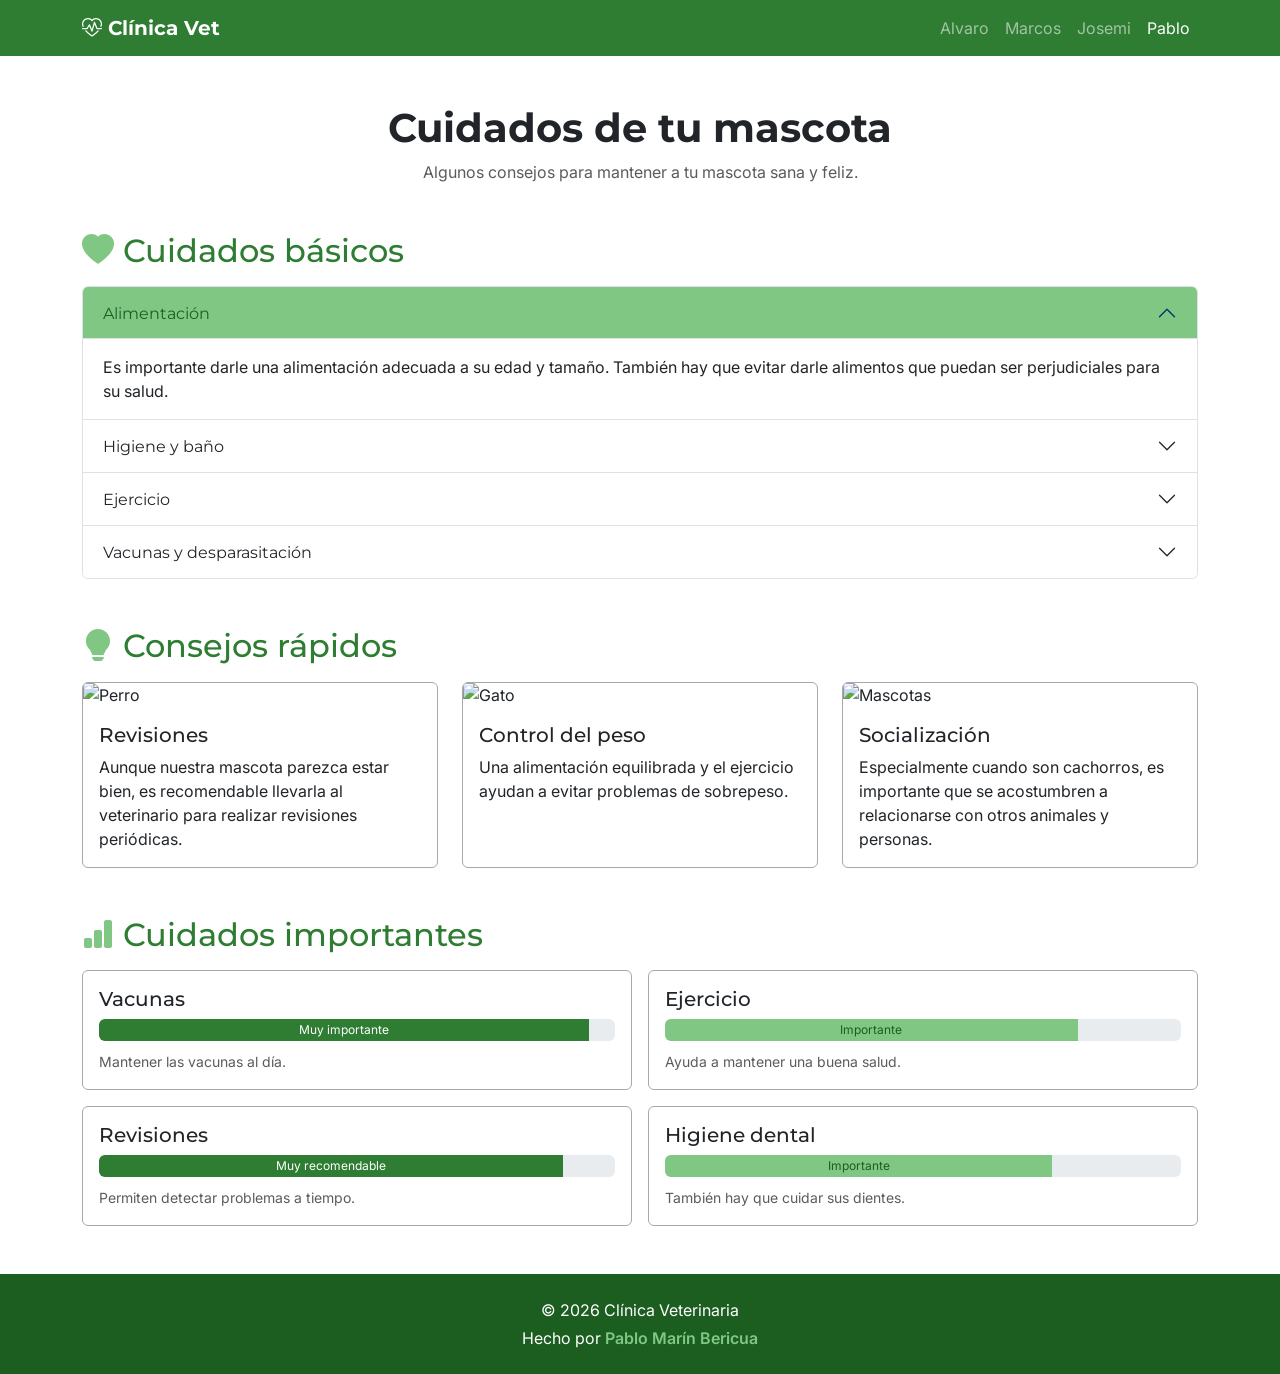
==== cuidados.html @ f4c72b68 "pagina de cuidados hecha por mi" ====
<!DOCTYPE html>
<html lang="es">

<head>
    <meta charset="UTF-8">
    <meta name="viewport" content="width=device-width, initial-scale=1.0">
    <title>Cuidados | Clínica Veterinaria</title>
    <!-- bootstrap -->
    <link href="https://cdn.jsdelivr.net/npm/bootstrap@5.3.3/dist/css/bootstrap.min.css" rel="stylesheet">

    <!-- iconos -->
    <link href="https://cdn.jsdelivr.net/npm/bootstrap-icons@1.11.3/font/bootstrap-icons.min.css" rel="stylesheet">

    <!-- fuentes -->
    <link
        href="https://fonts.googleapis.com/css2?family=Inter:wght@400;500;600&family=Montserrat:wght@500;600;700&display=swap"
        rel="stylesheet">

    <!-- jScript-->
    <script src="https://cdn.jsdelivr.net/npm/bootstrap@5.3.3/dist/js/bootstrap.bundle.min.js" defer></script>

    <style>
        body {
            font-family: 'Inter', sans-serif;
            background-color: #fff;
        }

        h1,
        h2,
        h3,
        h4,
        h5,
        .navbar-brand {
            font-family: 'Montserrat', sans-serif;
        }

        .navbar {
            background-color: #2E7D32;
        }

        .navbar .nav-link:hover,
        .navbar-brand:hover {
            color: #81C784;
        }

        .accordion-button:not(.collapsed) {
            background-color: #81C784;
            color: #1B5E20;
        }

        .progress-bar {
            background-color: #2E7D32;
        }

        .progress-bar.bg-verde {
            background-color: #81C784;
            color: #1B5E20;
        }

        .card {
            border: 1px solid darkgray;
        }

        .card:hover {
            transform: translateY(-3px);
        }

        .section-title {
            color: #2E7D32;
        }

        .section-title i {
            color: #81C784;
        }

        footer {
            background-color: #1B5E20;
            color: white;
        }

        footer span {
            color: #81C784;
        }
    </style>
</head>

<body>

    <!--menú -->
    <nav class="navbar navbar-expand-lg navbar-dark sticky-top">
        <div class="container">
            <a class="navbar-brand fw-bold" href="index.html">
                <i class="bi bi-heart-pulse"></i> Clínica Vet
            </a>

            <button class="navbar-toggler" type="button" data-bs-toggle="collapse" data-bs-target="#navbarNav">
                <span class="navbar-toggler-icon"></span>
            </button>

            <div class="collapse navbar-collapse" id="navbarNav">
                <ul class="navbar-nav ms-auto">
                    <li class="nav-item">
                        <a class="nav-link" href="">Alvaro</a>
                    </li>
                    <li class="nav-item">
                        <a class="nav-link" href="">Marcos</a>
                    </li>
                    <li class="nav-item">
                        <a class="nav-link" href="informacionycontacto">Josemi</a>
                    </li>
                    <li class="nav-item">
                        <a class="nav-link active" href="cuidados.html">Pablo</a>
                    </li>
                </ul>
            </div>
        </div>
    </nav>

    <main class="container my-5">

        <!-- titulo-->
        <div class="text-center mb-5">
            <h1 class="fw-bold mb-2">Cuidados de tu mascota</h1>
            <p class="text-muted">Algunos consejos para mantener a tu mascota sana y feliz.</p>
        </div>

        <!-- cuidados acordeon-->
        <section class="mb-5">
            <h2 class="mb-3 section-title">
                <i class="bi bi-heart-fill"></i> Cuidados básicos
            </h2>

            <div class="accordion" id="acordeonCuidados">

                <div class="accordion-item">
                    <h2 class="accordion-header">
                        <button class="accordion-button" type="button" data-bs-toggle="collapse"
                            data-bs-target="#cuidado1">
                            Alimentación
                        </button>
                    </h2>

                    <div id="cuidado1" class="accordion-collapse collapse show" data-bs-parent="#acordeonCuidados">
                        <div class="accordion-body">
                            Es importante darle una alimentación adecuada a su edad y tamaño. También hay que evitar
                            darle alimentos que puedan ser perjudiciales para su salud.
                        </div>
                    </div>
                </div>

                <div class="accordion-item">
                    <h2 class="accordion-header">
                        <button class="accordion-button collapsed" type="button" data-bs-toggle="collapse"
                            data-bs-target="#cuidado2">
                            Higiene y baño
                        </button>
                    </h2>

                    <div id="cuidado2" class="accordion-collapse collapse" data-bs-parent="#acordeonCuidados">
                        <div class="accordion-body">
                            Los perros necesitan baños de vez en cuando, dependiendo de su raza y actividad. Los gatos
                            suelen limpiarse solos, aunque también es importante revisar sus orejas y dientes.
                        </div>
                    </div>
                </div>

                <div class="accordion-item">
                    <h2 class="accordion-header">
                        <button class="accordion-button collapsed" type="button" data-bs-toggle="collapse"
                            data-bs-target="#cuidado3">
                            Ejercicio
                        </button>
                    </h2>

                    <div id="cuidado3" class="accordion-collapse collapse" data-bs-parent="#acordeonCuidados">
                        <div class="accordion-body">
                            Los perros necesitan pasear y hacer ejercicio diariamente. En el caso de los gatos, es
                            recomendable dedicar un rato al día a jugar con ellos.
                        </div>
                    </div>
                </div>

                <div class="accordion-item">
                    <h2 class="accordion-header">
                        <button class="accordion-button collapsed" type="button" data-bs-toggle="collapse"
                            data-bs-target="#cuidado4">
                            Vacunas y desparasitación
                        </button>
                    </h2>

                    <div id="cuidado4" class="accordion-collapse collapse" data-bs-parent="#acordeonCuidados">
                        <div class="accordion-body">
                            Hay que mantener al día las vacunas y los tratamientos antiparasitarios. El veterinario
                            puede indicar cuándo es necesario realizar cada tratamiento.
                        </div>
                    </div>
                </div>

            </div>
        </section>

        <!--tarjetas -->
        <section class="mb-5">
            <h2 class="mb-3 section-title">
                <i class="bi bi-lightbulb-fill"></i> Consejos rápidos
            </h2>

            <div class="row g-4">

                <div class="col-12 col-md-6 col-lg-4">
                    <div class="card h-100">
                        <img src="https://hips.hearstapps.com/clv.h-cdn.co/assets/16/18/gettyimages-586890581.jpg?crop=0.668xw:1.00xh;0.219xw,0"
                            class="card-img-top" alt="Perro">
                        <div class="card-body">
                            <h5 class="card-title">Revisiones</h5>
                            <p class="card-text">
                                Aunque nuestra mascota parezca estar bien, es recomendable llevarla al veterinario para
                                realizar revisiones periódicas.
                            </p>
                        </div>
                    </div>
                </div>

                <div class="col-12 col-md-6 col-lg-4">
                    <div class="card h-100">
                        <img src="https://thumb.wikimedia.org/wikipedia/commons/thumb/d/dc/Grumpy_Cat_%2814556024763%29_%28cropped%29.jpg/960px-Grumpy_Cat_%2814556024763%29_%28cropped%29.jpg?utm_source=es.wikipedia.org&utm_campaign=index&utm_content=thumbnail"
                            class="card-img-top" alt="Gato">
                        <div class="card-body">
                            <h5 class="card-title">Control del peso</h5>
                            <p class="card-text">
                                Una alimentación equilibrada y el ejercicio ayudan a evitar problemas de sobrepeso.
                            </p>
                        </div>
                    </div>
                </div>

                <div class="col-12 col-md-6 col-lg-4">
                    <div class="card h-100">
                        <img src="https://humaneloudoun.org/wp-content/uploads/2025/02/343337-1600x1066-best-dog-breeds-cats-1405334155.jpg"
                            class="card-img-top" alt="Mascotas">
                        <div class="card-body">
                            <h5 class="card-title">Socialización</h5>
                            <p class="card-text">
                                Especialmente cuando son cachorros, es importante que se acostumbren a relacionarse con
                                otros animales y personas.
                            </p>
                        </div>
                    </div>
                </div>

            </div>
        </section>

        <!--barras cuidado -->
        <section class="mb-5">
            <h2 class="mb-3 section-title">
                <i class="bi bi-bar-chart-fill"></i> Cuidados importantes
            </h2>

            <div class="row g-3">

                <div class="col-12 col-md-6">
                    <div class="card">
                        <div class="card-body">
                            <h5 class="card-title">Vacunas</h5>

                            <div class="progress mb-2" style="height: 22px;">
                                <div class="progress-bar" style="width: 95%;">
                                    Muy importante
                                </div>
                            </div>

                            <small class="text-muted">Mantener las vacunas al día.</small>
                        </div>
                    </div>
                </div>

                <div class="col-12 col-md-6">
                    <div class="card">
                        <div class="card-body">
                            <h5 class="card-title">Ejercicio</h5>

                            <div class="progress mb-2" style="height: 22px;">
                                <div class="progress-bar bg-verde" style="width: 80%;">
                                    Importante
                                </div>
                            </div>

                            <small class="text-muted">Ayuda a mantener una buena salud.</small>
                        </div>
                    </div>
                </div>

                <div class="col-12 col-md-6">
                    <div class="card">
                        <div class="card-body">
                            <h5 class="card-title">Revisiones</h5>

                            <div class="progress mb-2" style="height: 22px;">
                                <div class="progress-bar" style="width: 90%;">
                                    Muy recomendable
                                </div>
                            </div>

                            <small class="text-muted">Permiten detectar problemas a tiempo.</small>
                        </div>
                    </div>
                </div>

                <div class="col-12 col-md-6">
                    <div class="card">
                        <div class="card-body">
                            <h5 class="card-title">Higiene dental</h5>

                            <div class="progress mb-2" style="height: 22px;">
                                <div class="progress-bar bg-verde" style="width: 75%;">
                                    Importante
                                </div>
                            </div>

                            <small class="text-muted">También hay que cuidar sus dientes.</small>
                        </div>
                    </div>
                </div>

            </div>
        </section>

    </main>

    <!--pie-->
    <footer class="py-4 mt-5">
        <div class="container text-center">
            <p class="mb-1">© 2026 Clínica Veterinaria</p>
            <p class="mb-0">Hecho por <span class="fw-semibold">Pablo Marín Bericua</span></p>
        </div>
    </footer>



</body>

</html>
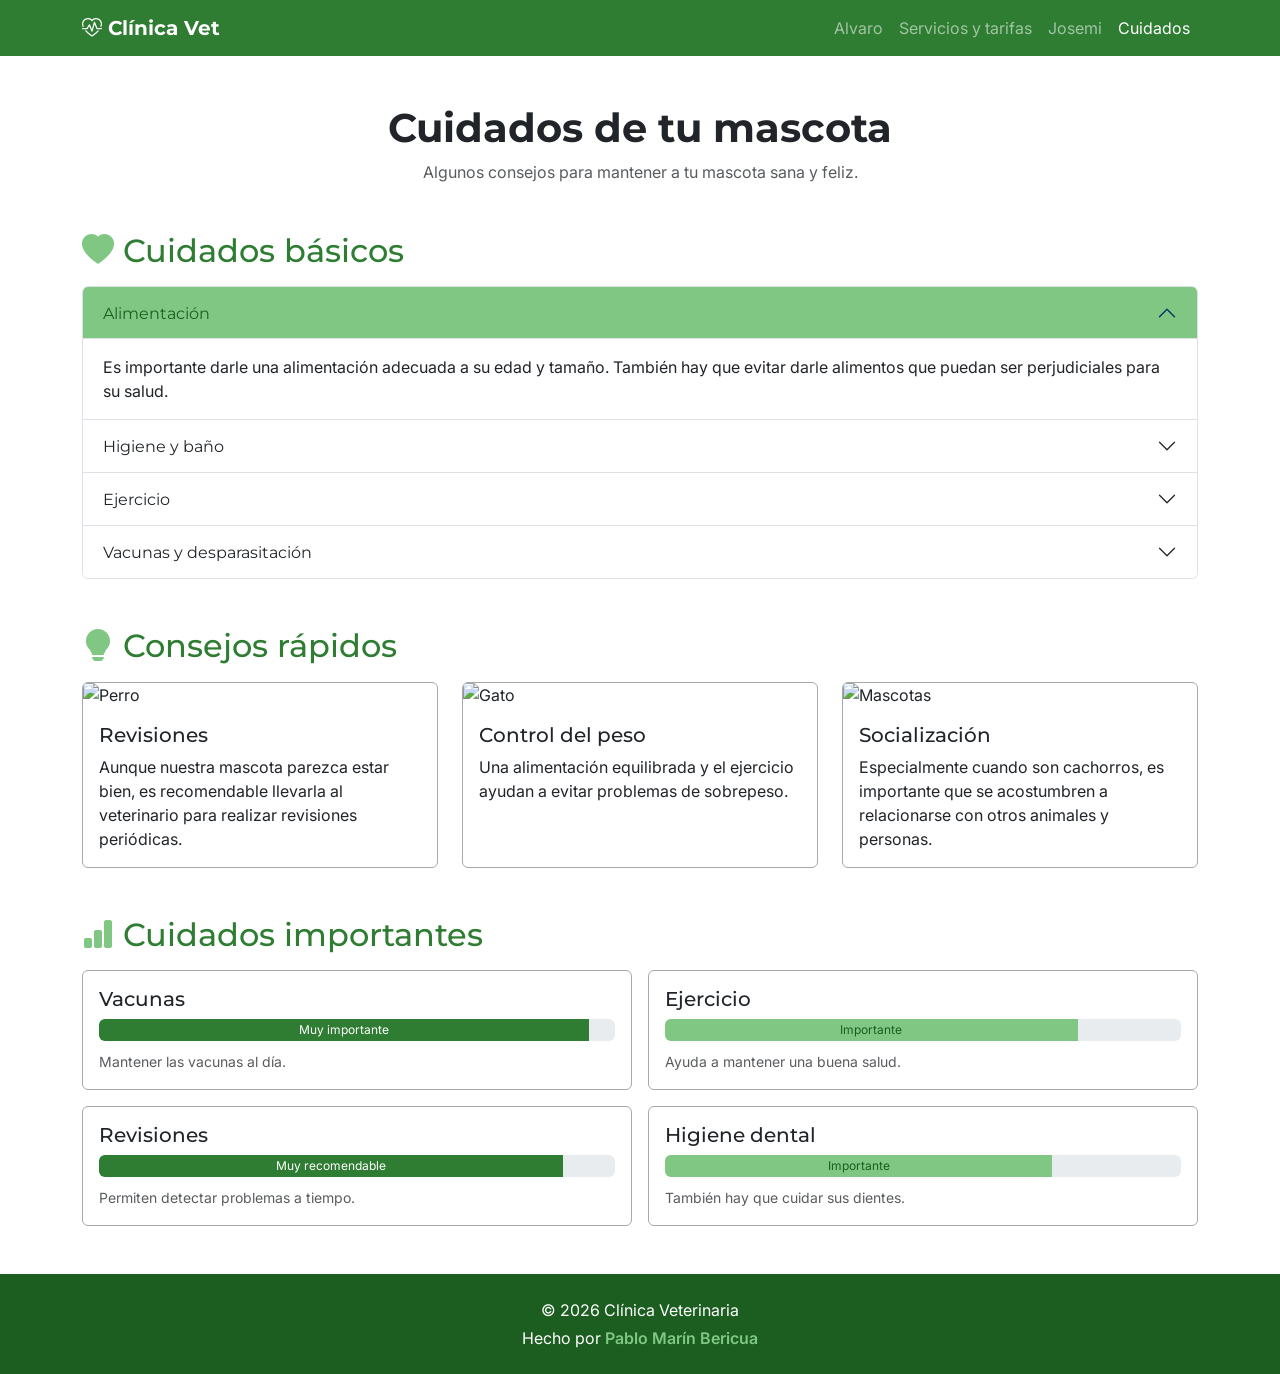
==== commit 3ba32b64: "arreglos enlazar paginas y renombrar" ====
--- a/cuidados.html
+++ b/cuidados.html
@@ -103,13 +103,13 @@
                         <a class="nav-link" href="">Alvaro</a>
                     </li>
                     <li class="nav-item">
-                        <a class="nav-link" href="">Marcos</a>
+                        <a class="nav-link" href="servicios.html">Servicios y tarifas</a>
                     </li>
                     <li class="nav-item">
                         <a class="nav-link" href="informacionycontacto">Josemi</a>
                     </li>
                     <li class="nav-item">
-                        <a class="nav-link active" href="cuidados.html">Pablo</a>
+                        <a class="nav-link active" href="cuidados.html">Cuidados</a>
                     </li>
                 </ul>
             </div>
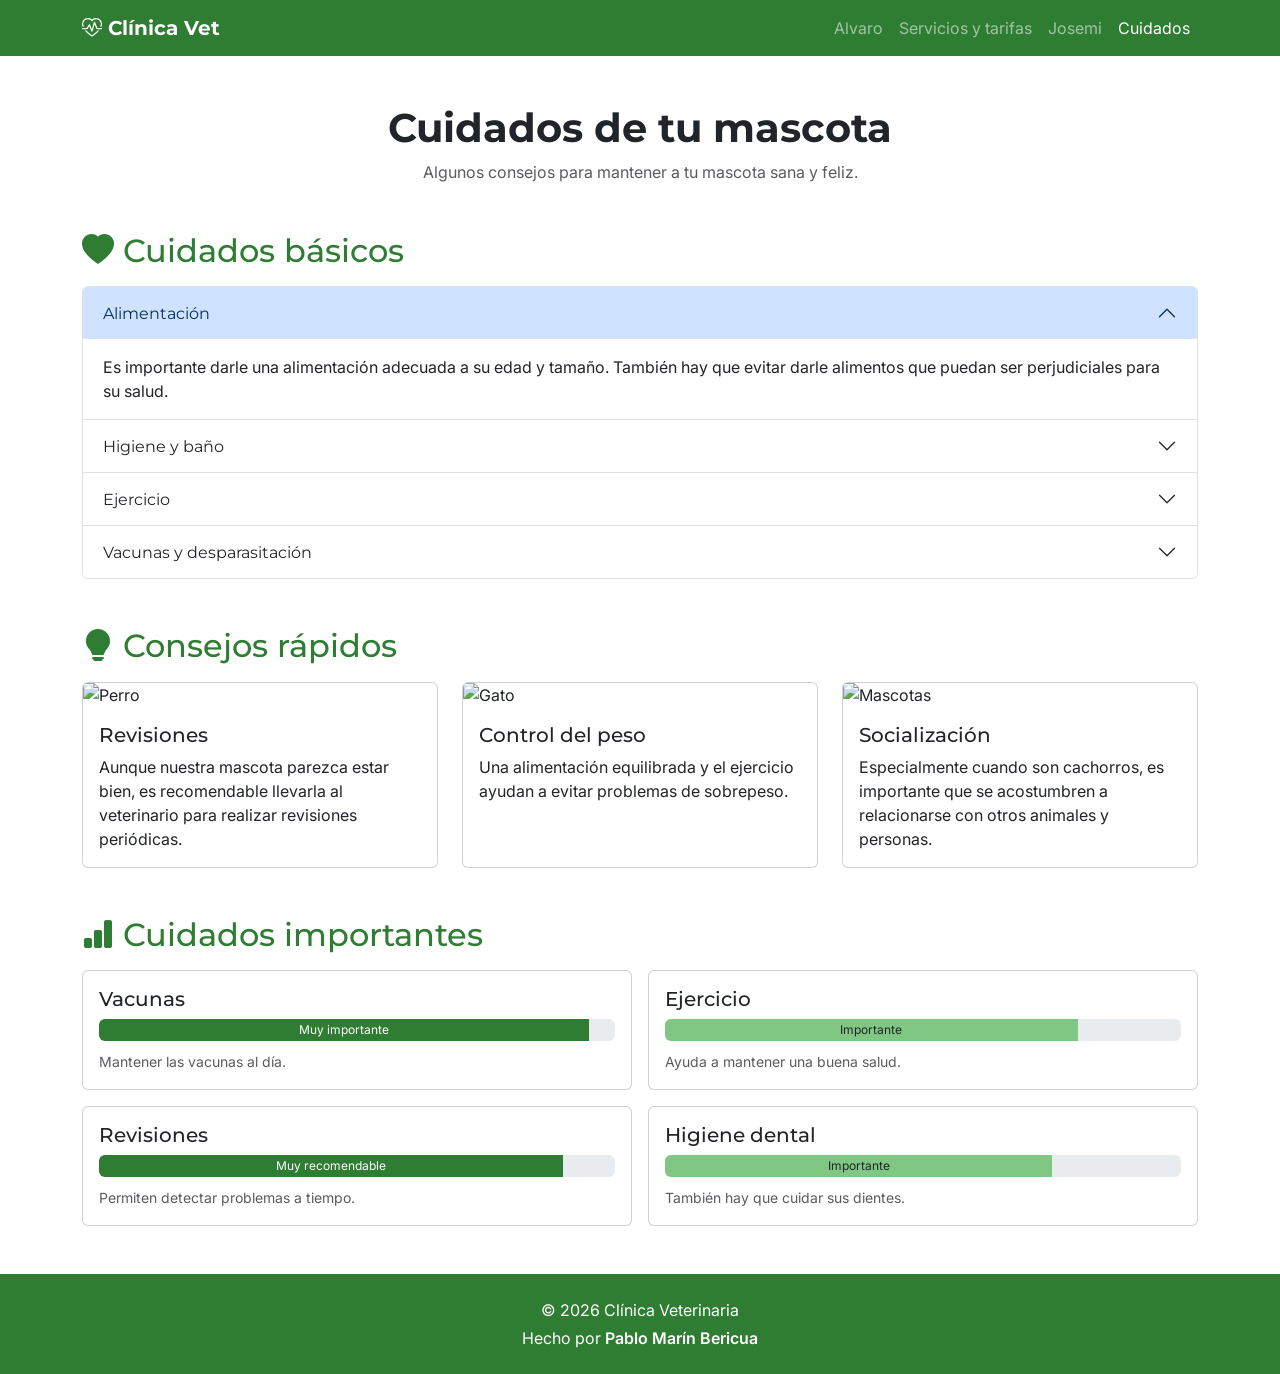
==== commit b3b09eea: "style(cuidados): aplicar style.css por encima de Bootstrap Sustituye el <style> interno por las clas" ====
--- a/cuidados.html
+++ b/cuidados.html
@@ -16,78 +16,16 @@
         href="https://fonts.googleapis.com/css2?family=Inter:wght@400;500;600&family=Montserrat:wght@500;600;700&display=swap"
         rel="stylesheet">
 
+    <!-- estilos propios: después de Bootstrap para que lo sobrescriban -->
+    <link href="style.css" rel="stylesheet">
+
     <!-- jScript-->
     <script src="https://cdn.jsdelivr.net/npm/bootstrap@5.3.3/dist/js/bootstrap.bundle.min.js" defer></script>
-
-    <style>
-        body {
-            font-family: 'Inter', sans-serif;
-            background-color: #fff;
-        }
-
-        h1,
-        h2,
-        h3,
-        h4,
-        h5,
-        .navbar-brand {
-            font-family: 'Montserrat', sans-serif;
-        }
-
-        .navbar {
-            background-color: #2E7D32;
-        }
-
-        .navbar .nav-link:hover,
-        .navbar-brand:hover {
-            color: #81C784;
-        }
-
-        .accordion-button:not(.collapsed) {
-            background-color: #81C784;
-            color: #1B5E20;
-        }
-
-        .progress-bar {
-            background-color: #2E7D32;
-        }
-
-        .progress-bar.bg-verde {
-            background-color: #81C784;
-            color: #1B5E20;
-        }
-
-        .card {
-            border: 1px solid darkgray;
-        }
-
-        .card:hover {
-            transform: translateY(-3px);
-        }
-
-        .section-title {
-            color: #2E7D32;
-        }
-
-        .section-title i {
-            color: #81C784;
-        }
-
-        footer {
-            background-color: #1B5E20;
-            color: white;
-        }
-
-        footer span {
-            color: #81C784;
-        }
-    </style>
 </head>
-
 <body>
 
     <!--menú -->
-    <nav class="navbar navbar-expand-lg navbar-dark sticky-top">
+    <nav class="navbar navbar-expand-lg navbar-dark navbar-clinica sticky-top">
         <div class="container">
             <a class="navbar-brand fw-bold" href="index.html">
                 <i class="bi bi-heart-pulse"></i> Clínica Vet
@@ -126,7 +64,7 @@
 
         <!-- cuidados acordeon-->
         <section class="mb-5">
-            <h2 class="mb-3 section-title">
+            <h2 class="mb-3 section-title text-primary">
                 <i class="bi bi-heart-fill"></i> Cuidados básicos
             </h2>
 
@@ -201,7 +139,7 @@
 
         <!--tarjetas -->
         <section class="mb-5">
-            <h2 class="mb-3 section-title">
+            <h2 class="mb-3 section-title text-primary">
                 <i class="bi bi-lightbulb-fill"></i> Consejos rápidos
             </h2>
 
@@ -253,7 +191,7 @@
 
         <!--barras cuidado -->
         <section class="mb-5">
-            <h2 class="mb-3 section-title">
+            <h2 class="mb-3 section-title text-primary">
                 <i class="bi bi-bar-chart-fill"></i> Cuidados importantes
             </h2>
 
@@ -265,7 +203,7 @@
                             <h5 class="card-title">Vacunas</h5>
 
                             <div class="progress mb-2" style="height: 22px;">
-                                <div class="progress-bar" style="width: 95%;">
+                                <div class="progress-bar bg-primary" style="width: 95%;">
                                     Muy importante
                                 </div>
                             </div>
@@ -281,7 +219,7 @@
                             <h5 class="card-title">Ejercicio</h5>
 
                             <div class="progress mb-2" style="height: 22px;">
-                                <div class="progress-bar bg-verde" style="width: 80%;">
+                                <div class="progress-bar bg-success text-dark" style="width: 80%;">
                                     Importante
                                 </div>
                             </div>
@@ -297,7 +235,7 @@
                             <h5 class="card-title">Revisiones</h5>
 
                             <div class="progress mb-2" style="height: 22px;">
-                                <div class="progress-bar" style="width: 90%;">
+                                <div class="progress-bar bg-primary" style="width: 90%;">
                                     Muy recomendable
                                 </div>
                             </div>
@@ -313,7 +251,7 @@
                             <h5 class="card-title">Higiene dental</h5>
 
                             <div class="progress mb-2" style="height: 22px;">
-                                <div class="progress-bar bg-verde" style="width: 75%;">
+                                <div class="progress-bar bg-success text-dark" style="width: 75%;">
                                     Importante
                                 </div>
                             </div>
@@ -329,7 +267,7 @@
     </main>
 
     <!--pie-->
-    <footer class="py-4 mt-5">
+    <footer class="pie text-white py-4 mt-5">
         <div class="container text-center">
             <p class="mb-1">© 2026 Clínica Veterinaria</p>
             <p class="mb-0">Hecho por <span class="fw-semibold">Pablo Marín Bericua</span></p>
--- a/style.css
+++ b/style.css
@@ -0,0 +1,53 @@
+:root {
+  --color-primario: #2e7d32;
+  --color-secundario: #81c784;
+  --bs-primary: #2e7d32;
+  --bs-primary-rgb: 46, 125, 50;
+  --bs-success: #81c784;
+  --bs-success-rgb: 129, 199, 132;
+}
+
+body {
+  font-family: "Inter", sans-serif;
+  background-color: #ffffff;
+}
+
+h1,
+h2,
+h3,
+h4,
+h5,
+h6,
+.navbar-brand {
+  font-family: "Montserrat", sans-serif;
+}
+
+.cabecera {
+  background-color: var(--color-primario);
+}
+
+.navbar-clinica {
+  background-color: var(--color-primario) !important;
+}
+
+.tabla-tarifas thead th {
+  background-color: var(--color-secundario);
+}
+
+.btn-primary {
+  --bs-btn-bg: var(--color-primario);
+  --bs-btn-border-color: var(--color-primario);
+  --bs-btn-hover-bg: #256628;
+  --bs-btn-hover-border-color: #256628;
+}
+
+.btn-outline-primary {
+  --bs-btn-color: var(--color-primario);
+  --bs-btn-border-color: var(--color-primario);
+  --bs-btn-hover-bg: var(--color-primario);
+  --bs-btn-hover-border-color: var(--color-primario);
+}
+
+.pie {
+  background-color: var(--color-primario);
+}
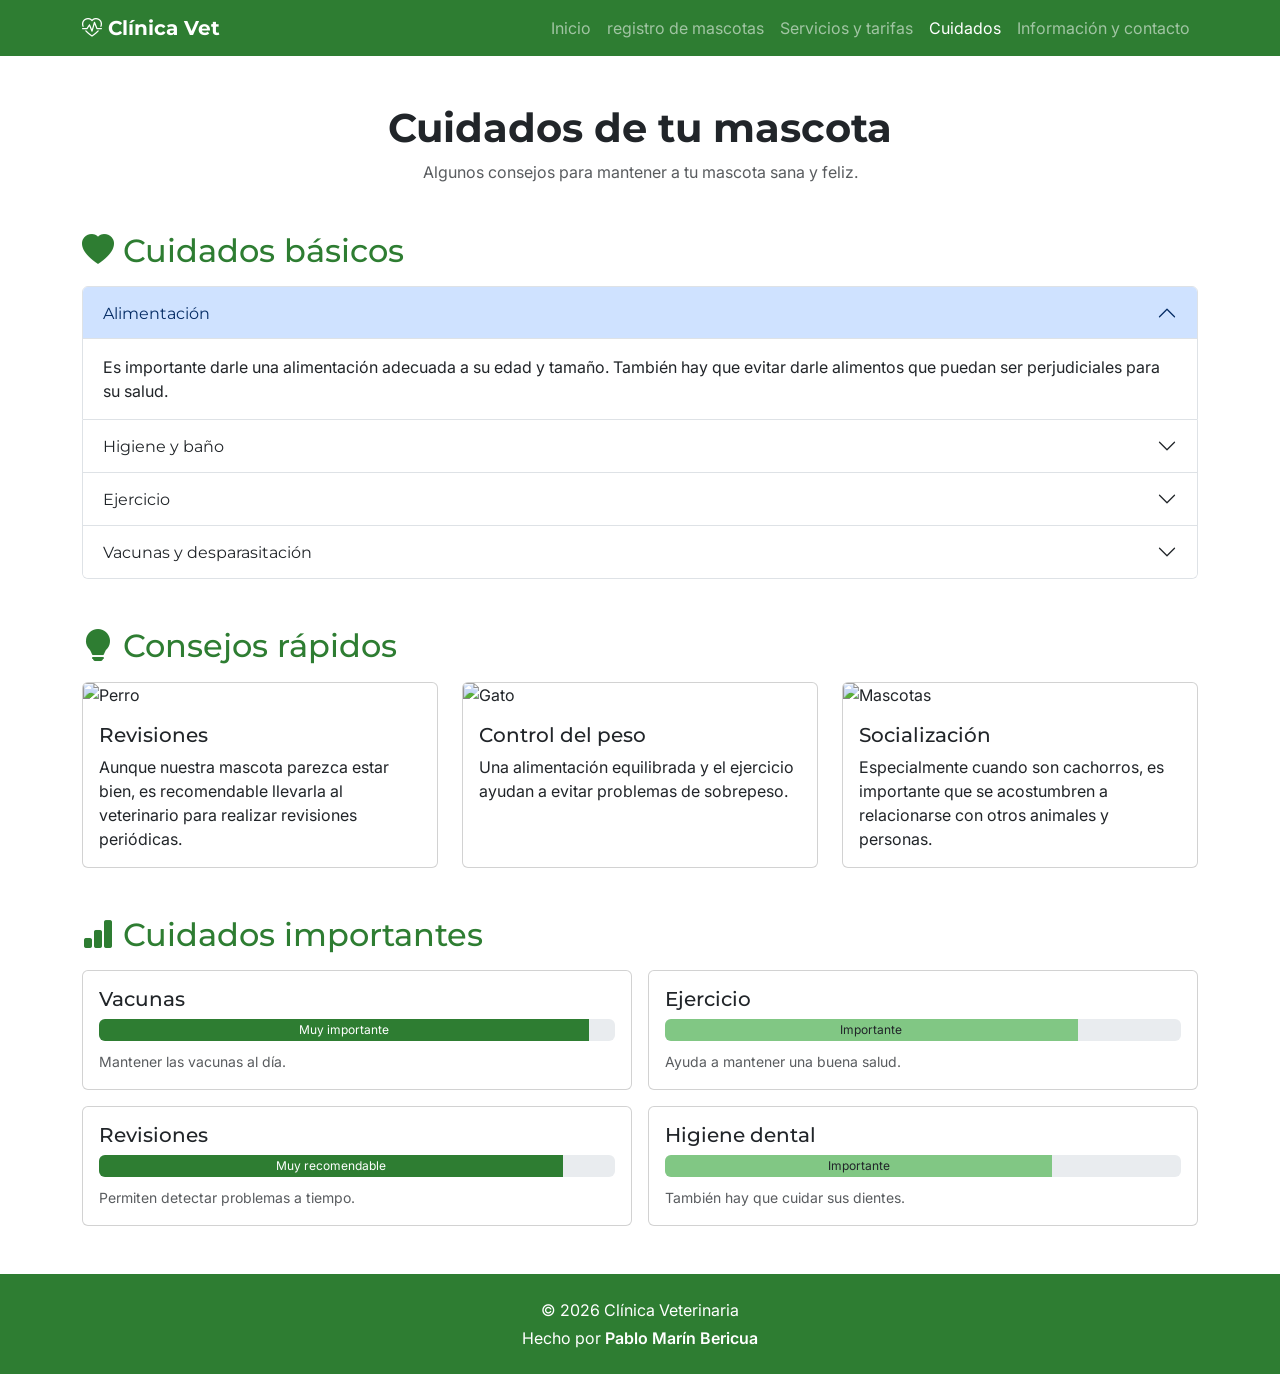
==== commit ca16d270: "Fix navigation links across pages Replace placeholder and incorrect navbar links with the correspond" ====
--- a/cuidados.html
+++ b/cuidados.html
@@ -37,18 +37,28 @@
 
             <div class="collapse navbar-collapse" id="navbarNav">
                 <ul class="navbar-nav ms-auto">
-                    <li class="nav-item">
-                        <a class="nav-link" href="">Alvaro</a>
-                    </li>
-                    <li class="nav-item">
-                        <a class="nav-link" href="servicios.html">Servicios y tarifas</a>
-                    </li>
-                    <li class="nav-item">
-                        <a class="nav-link" href="informacionycontacto">Josemi</a>
-                    </li>
-                    <li class="nav-item">
-                        <a class="nav-link active" href="cuidados.html">Cuidados</a>
-                    </li>
+                   <li class="nav-item">
+                <a class="nav-link" href="index.html">Inicio</a>
+              </li>
+              <li class="nav-item">
+                <a class="nav-link" href="registroMascotas.html">registro de mascotas</a>
+              </li>
+              <li class="nav-item">
+                <a
+                  class="nav-link"
+                  href="servicios.html"
+                  >Servicios y tarifas</a
+                >
+              </li>
+              <li class="nav-item">
+                <a class="nav-link active"
+                  aria-current="page" href="cuidados.html">Cuidados</a>
+              </li>
+              <li class="nav-item">
+                <a class="nav-link" href="informacionycontacto.html"
+                  >Información y contacto</a
+                >
+              </li>
                 </ul>
             </div>
         </div>
--- a/style.css
+++ b/style.css
@@ -51,3 +51,19 @@
 .pie {
   background-color: var(--color-primario);
 }
+
+/* Animación discreta al pasar el ratón por las tarjetas */
+.tarjeta-animada {
+  transition: transform 0.2s ease-out, box-shadow 0.2s ease-out;
+}
+
+.tarjeta-animada:hover {
+  transform: translateY(-4px);
+  box-shadow: 0 0.5rem 1rem rgba(0, 0, 0, 0.1);
+}
+
+@media (prefers-reduced-motion: reduce) {
+  .tarjeta-animada {
+    transition: none;
+  }
+}
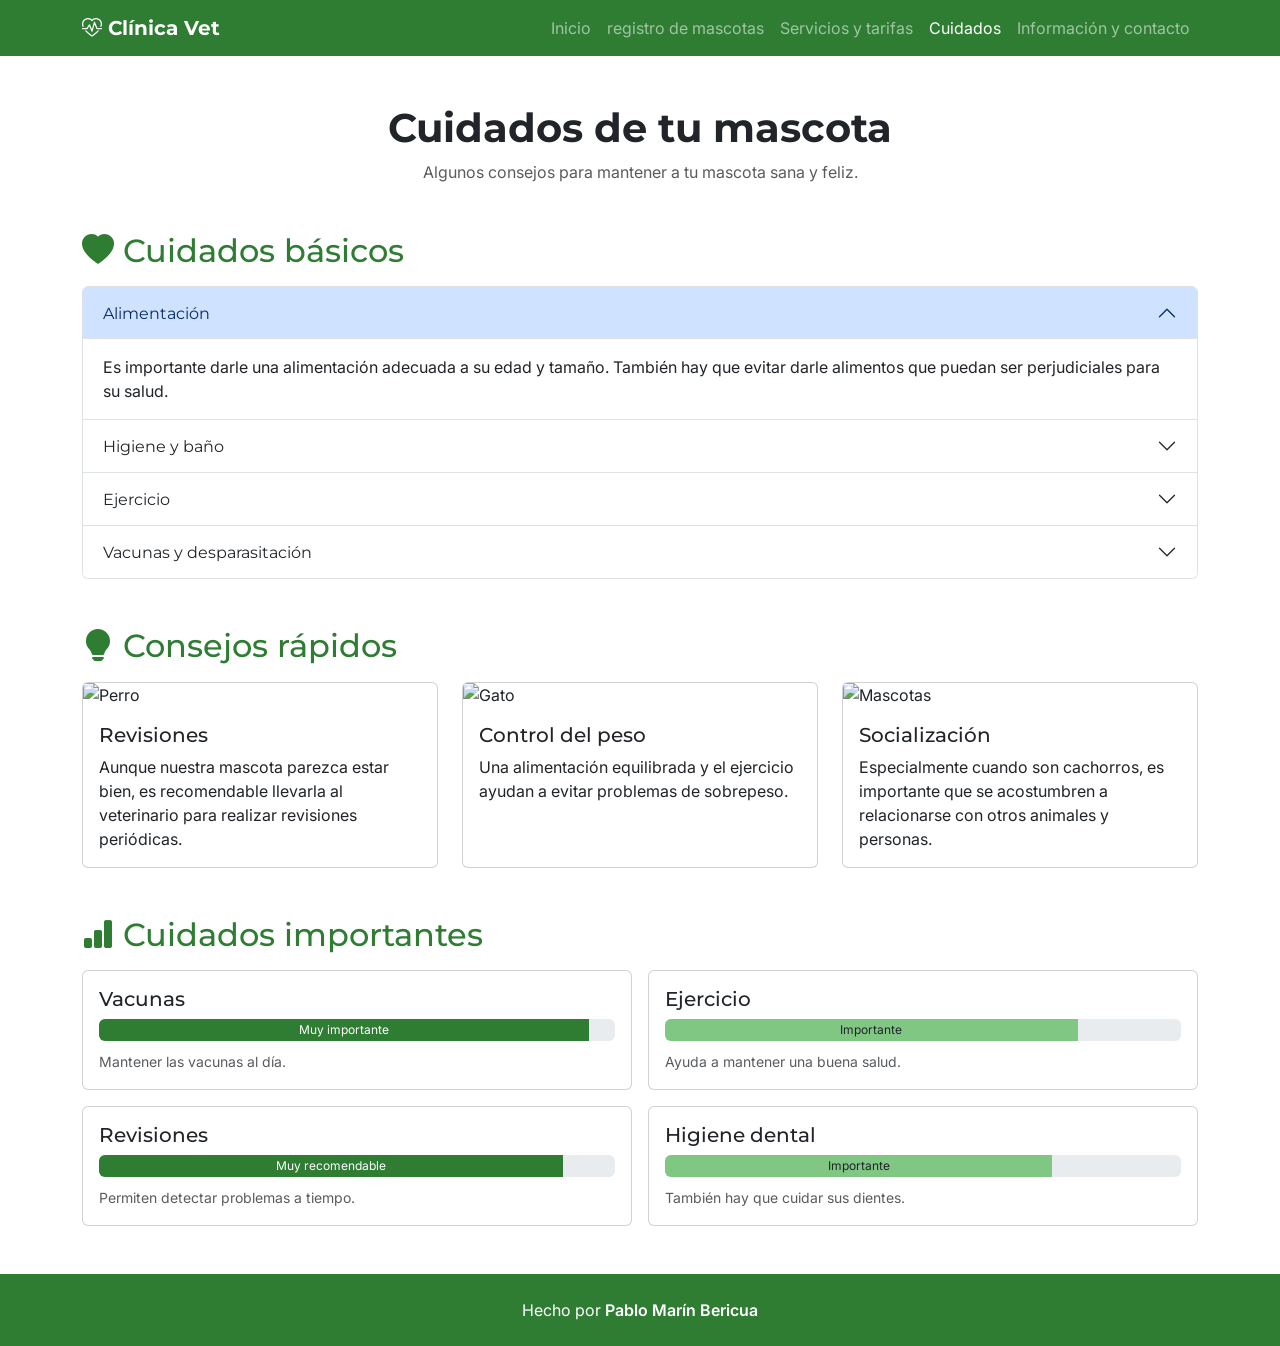
==== commit de639a14: "ultimos retoques y organizacion poner un footer unificado para cada uno con el nombre de cada diseny" ====
--- a/cuidados.html
+++ b/cuidados.html
@@ -147,7 +147,7 @@
             </div>
         </section>
 
-        <!--tarjetas -->
+       
         <section class="mb-5">
             <h2 class="mb-3 section-title text-primary">
                 <i class="bi bi-lightbulb-fill"></i> Consejos rápidos
@@ -199,7 +199,7 @@
             </div>
         </section>
 
-        <!--barras cuidado -->
+       
         <section class="mb-5">
             <h2 class="mb-3 section-title text-primary">
                 <i class="bi bi-bar-chart-fill"></i> Cuidados importantes
@@ -276,10 +276,9 @@
 
     </main>
 
-    <!--pie-->
+    
     <footer class="pie text-white py-4 mt-5">
         <div class="container text-center">
-            <p class="mb-1">© 2026 Clínica Veterinaria</p>
             <p class="mb-0">Hecho por <span class="fw-semibold">Pablo Marín Bericua</span></p>
         </div>
     </footer>
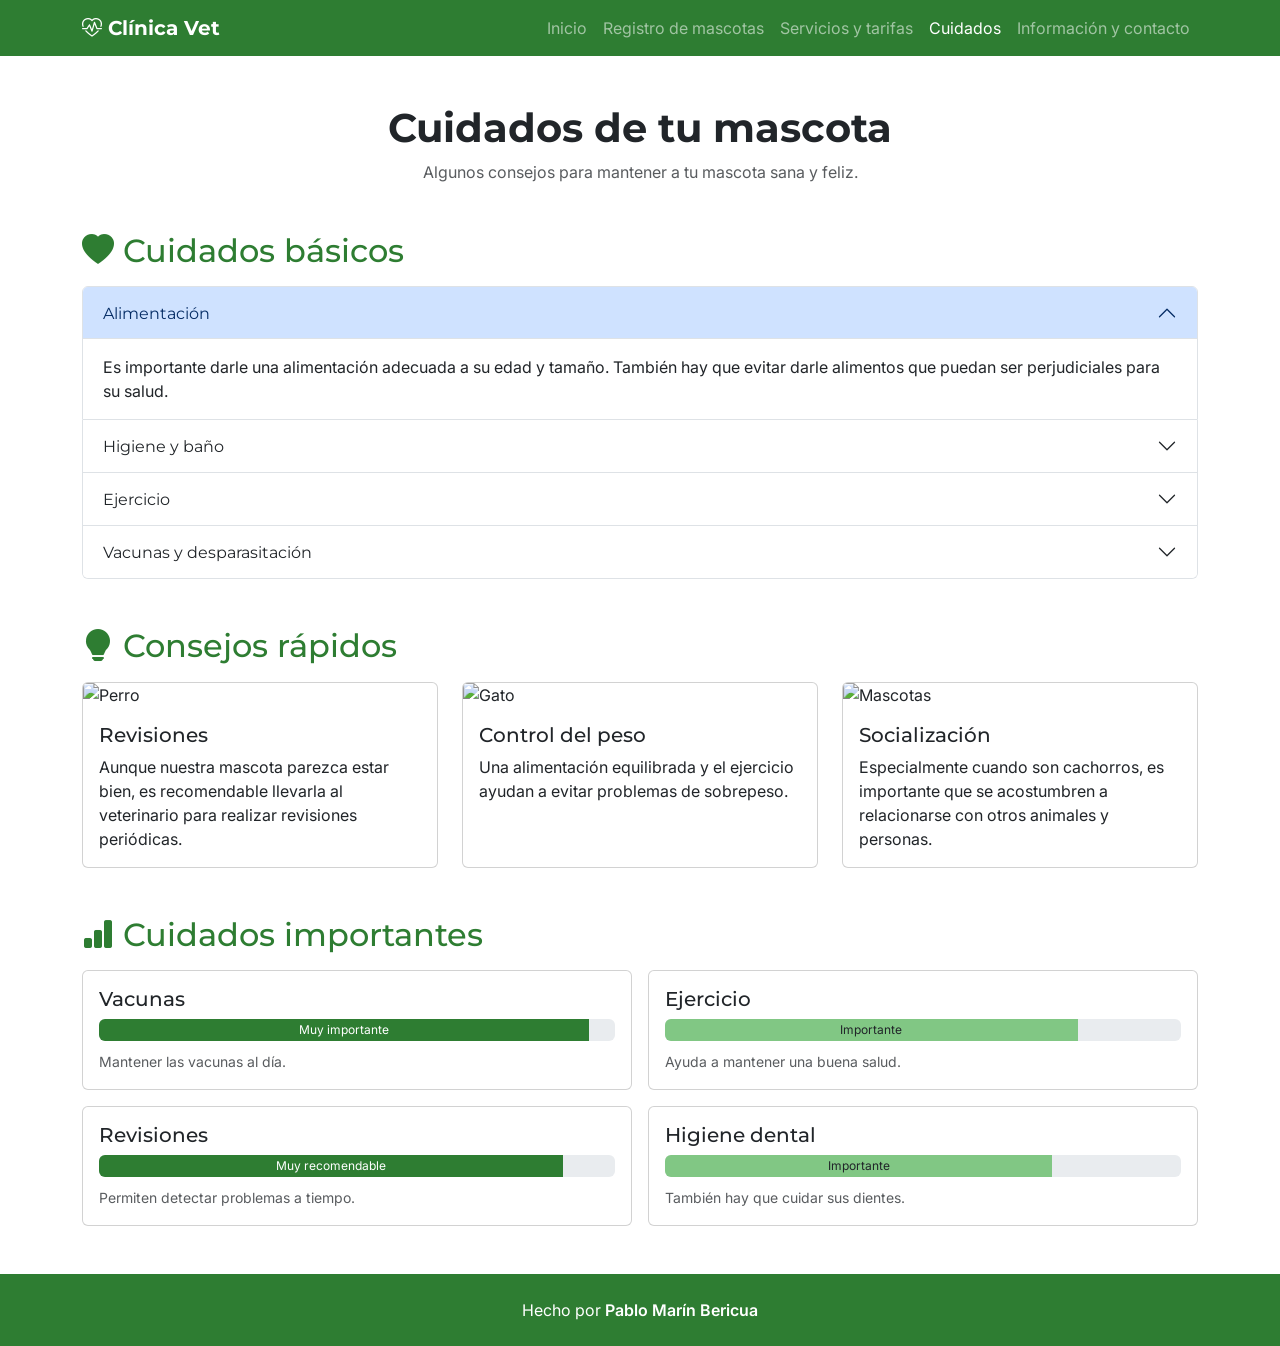
==== commit 06790002: "Update cuidados.html" ====
--- a/cuidados.html
+++ b/cuidados.html
@@ -41,7 +41,7 @@
                 <a class="nav-link" href="index.html">Inicio</a>
               </li>
               <li class="nav-item">
-                <a class="nav-link" href="registroMascotas.html">registro de mascotas</a>
+                <a class="nav-link" href="registroMascotas.html">Registro de mascotas</a>
               </li>
               <li class="nav-item">
                 <a
@@ -287,4 +287,4 @@
 
 </body>
 
-</html>+</html>
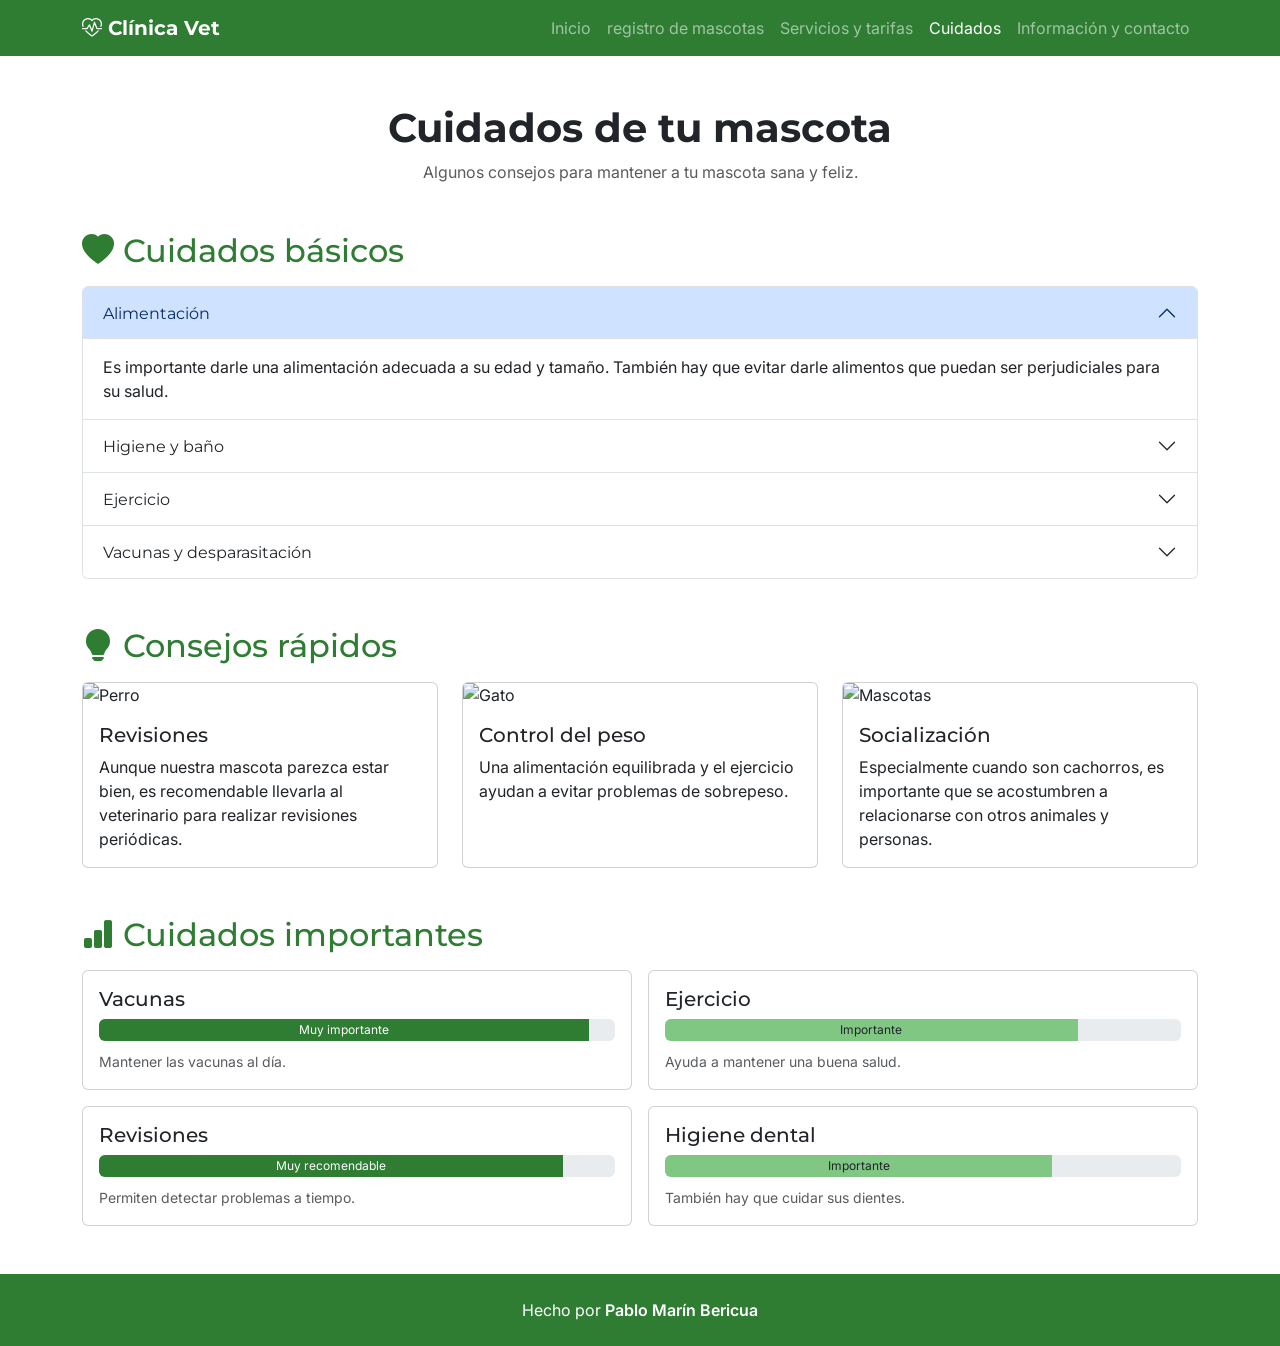
==== commit 77b5a15c: "Add Docker setup and clinic database Add a Docker Compose stack for PHP, MySQL, and phpMyAdmin, with" ====
--- a/cuidados.html
+++ b/cuidados.html
@@ -1,290 +1,352 @@
-<!DOCTYPE html>
+<!doctype html>
 <html lang="es">
-
-<head>
-    <meta charset="UTF-8">
-    <meta name="viewport" content="width=device-width, initial-scale=1.0">
+  <head>
+    <meta charset="UTF-8" />
+    <meta name="viewport" content="width=device-width, initial-scale=1.0" />
     <title>Cuidados | Clínica Veterinaria</title>
     <!-- bootstrap -->
-    <link href="https://cdn.jsdelivr.net/npm/bootstrap@5.3.3/dist/css/bootstrap.min.css" rel="stylesheet">
+    <link
+      href="https://cdn.jsdelivr.net/npm/bootstrap@5.3.3/dist/css/bootstrap.min.css"
+      rel="stylesheet"
+    />
 
     <!-- iconos -->
-    <link href="https://cdn.jsdelivr.net/npm/bootstrap-icons@1.11.3/font/bootstrap-icons.min.css" rel="stylesheet">
+    <link
+      href="https://cdn.jsdelivr.net/npm/bootstrap-icons@1.11.3/font/bootstrap-icons.min.css"
+      rel="stylesheet"
+    />
 
     <!-- fuentes -->
     <link
-        href="https://fonts.googleapis.com/css2?family=Inter:wght@400;500;600&family=Montserrat:wght@500;600;700&display=swap"
-        rel="stylesheet">
+      href="https://fonts.googleapis.com/css2?family=Inter:wght@400;500;600&family=Montserrat:wght@500;600;700&display=swap"
+      rel="stylesheet"
+    />
 
     <!-- estilos propios: después de Bootstrap para que lo sobrescriban -->
-    <link href="style.css" rel="stylesheet">
+    <link href="style.css" rel="stylesheet" />
 
     <!-- jScript-->
-    <script src="https://cdn.jsdelivr.net/npm/bootstrap@5.3.3/dist/js/bootstrap.bundle.min.js" defer></script>
-</head>
-<body>
-
+    <script
+      src="https://cdn.jsdelivr.net/npm/bootstrap@5.3.3/dist/js/bootstrap.bundle.min.js"
+      defer
+    ></script>
+  </head>
+  <body>
     <!--menú -->
     <nav class="navbar navbar-expand-lg navbar-dark navbar-clinica sticky-top">
-        <div class="container">
-            <a class="navbar-brand fw-bold" href="index.html">
-                <i class="bi bi-heart-pulse"></i> Clínica Vet
-            </a>
-
-            <button class="navbar-toggler" type="button" data-bs-toggle="collapse" data-bs-target="#navbarNav">
-                <span class="navbar-toggler-icon"></span>
-            </button>
-
-            <div class="collapse navbar-collapse" id="navbarNav">
-                <ul class="navbar-nav ms-auto">
-                   <li class="nav-item">
-                <a class="nav-link" href="index.html">Inicio</a>
-              </li>
-              <li class="nav-item">
-                <a class="nav-link" href="registroMascotas.html">Registro de mascotas</a>
-              </li>
-              <li class="nav-item">
-                <a
-                  class="nav-link"
-                  href="servicios.html"
-                  >Servicios y tarifas</a
+      <div class="container">
+        <a class="navbar-brand fw-bold" href="index.html">
+          <i class="bi bi-heart-pulse"></i> Clínica Vet
+        </a>
+
+        <button
+          class="navbar-toggler"
+          type="button"
+          data-bs-toggle="collapse"
+          data-bs-target="#navbarNav"
+        >
+          <span class="navbar-toggler-icon"></span>
+        </button>
+
+        <div class="collapse navbar-collapse" id="navbarNav">
+          <ul class="navbar-nav ms-auto">
+            <li class="nav-item">
+              <a class="nav-link" href="index.html">Inicio</a>
+            </li>
+            <li class="nav-item">
+              <a class="nav-link" href="registroMascotas.html"
+                >registro de mascotas</a
+              >
+            </li>
+            <li class="nav-item">
+              <a class="nav-link" href="servicios.html">Servicios y tarifas</a>
+            </li>
+            <li class="nav-item">
+              <a
+                class="nav-link active"
+                aria-current="page"
+                href="cuidados.html"
+                >Cuidados</a
+              >
+            </li>
+            <li class="nav-item">
+              <a class="nav-link" href="informacionycontacto.html"
+                >Información y contacto</a
+              >
+            </li>
+          </ul>
+        </div>
+      </div>
+    </nav>
+
+    <main class="container my-5">
+      <!-- titulo-->
+      <div class="text-center mb-5">
+        <h1 class="fw-bold mb-2">Cuidados de tu mascota</h1>
+        <p class="text-muted">
+          Algunos consejos para mantener a tu mascota sana y feliz.
+        </p>
+      </div>
+
+      <!-- cuidados acordeon-->
+      <section class="mb-5">
+        <h2 class="mb-3 section-title text-primary">
+          <i class="bi bi-heart-fill"></i> Cuidados básicos
+        </h2>
+
+        <div class="accordion" id="acordeonCuidados">
+          <div class="accordion-item">
+            <h2 class="accordion-header">
+              <button
+                class="accordion-button"
+                type="button"
+                data-bs-toggle="collapse"
+                data-bs-target="#cuidado1"
+              >
+                Alimentación
+              </button>
+            </h2>
+
+            <div
+              id="cuidado1"
+              class="accordion-collapse collapse show"
+              data-bs-parent="#acordeonCuidados"
+            >
+              <div class="accordion-body">
+                Es importante darle una alimentación adecuada a su edad y
+                tamaño. También hay que evitar darle alimentos que puedan ser
+                perjudiciales para su salud.
+              </div>
+            </div>
+          </div>
+
+          <div class="accordion-item">
+            <h2 class="accordion-header">
+              <button
+                class="accordion-button collapsed"
+                type="button"
+                data-bs-toggle="collapse"
+                data-bs-target="#cuidado2"
+              >
+                Higiene y baño
+              </button>
+            </h2>
+
+            <div
+              id="cuidado2"
+              class="accordion-collapse collapse"
+              data-bs-parent="#acordeonCuidados"
+            >
+              <div class="accordion-body">
+                Los perros necesitan baños de vez en cuando, dependiendo de su
+                raza y actividad. Los gatos suelen limpiarse solos, aunque
+                también es importante revisar sus orejas y dientes.
+              </div>
+            </div>
+          </div>
+
+          <div class="accordion-item">
+            <h2 class="accordion-header">
+              <button
+                class="accordion-button collapsed"
+                type="button"
+                data-bs-toggle="collapse"
+                data-bs-target="#cuidado3"
+              >
+                Ejercicio
+              </button>
+            </h2>
+
+            <div
+              id="cuidado3"
+              class="accordion-collapse collapse"
+              data-bs-parent="#acordeonCuidados"
+            >
+              <div class="accordion-body">
+                Los perros necesitan pasear y hacer ejercicio diariamente. En el
+                caso de los gatos, es recomendable dedicar un rato al día a
+                jugar con ellos.
+              </div>
+            </div>
+          </div>
+
+          <div class="accordion-item">
+            <h2 class="accordion-header">
+              <button
+                class="accordion-button collapsed"
+                type="button"
+                data-bs-toggle="collapse"
+                data-bs-target="#cuidado4"
+              >
+                Vacunas y desparasitación
+              </button>
+            </h2>
+
+            <div
+              id="cuidado4"
+              class="accordion-collapse collapse"
+              data-bs-parent="#acordeonCuidados"
+            >
+              <div class="accordion-body">
+                Hay que mantener al día las vacunas y los tratamientos
+                antiparasitarios. El veterinario puede indicar cuándo es
+                necesario realizar cada tratamiento.
+              </div>
+            </div>
+          </div>
+        </div>
+      </section>
+
+      <section class="mb-5">
+        <h2 class="mb-3 section-title text-primary">
+          <i class="bi bi-lightbulb-fill"></i> Consejos rápidos
+        </h2>
+
+        <div class="row g-4">
+          <div class="col-12 col-md-6 col-lg-4">
+            <div class="card h-100">
+              <img
+                src="https://hips.hearstapps.com/clv.h-cdn.co/assets/16/18/gettyimages-586890581.jpg?crop=0.668xw:1.00xh;0.219xw,0"
+                class="card-img-top"
+                alt="Perro"
+              />
+              <div class="card-body">
+                <h5 class="card-title">Revisiones</h5>
+                <p class="card-text">
+                  Aunque nuestra mascota parezca estar bien, es recomendable
+                  llevarla al veterinario para realizar revisiones periódicas.
+                </p>
+              </div>
+            </div>
+          </div>
+
+          <div class="col-12 col-md-6 col-lg-4">
+            <div class="card h-100">
+              <img
+                src="https://thumb.wikimedia.org/wikipedia/commons/thumb/d/dc/Grumpy_Cat_%2814556024763%29_%28cropped%29.jpg/960px-Grumpy_Cat_%2814556024763%29_%28cropped%29.jpg?utm_source=es.wikipedia.org&utm_campaign=index&utm_content=thumbnail"
+                class="card-img-top"
+                alt="Gato"
+              />
+              <div class="card-body">
+                <h5 class="card-title">Control del peso</h5>
+                <p class="card-text">
+                  Una alimentación equilibrada y el ejercicio ayudan a evitar
+                  problemas de sobrepeso.
+                </p>
+              </div>
+            </div>
+          </div>
+
+          <div class="col-12 col-md-6 col-lg-4">
+            <div class="card h-100">
+              <img
+                src="https://humaneloudoun.org/wp-content/uploads/2025/02/343337-1600x1066-best-dog-breeds-cats-1405334155.jpg"
+                class="card-img-top"
+                alt="Mascotas"
+              />
+              <div class="card-body">
+                <h5 class="card-title">Socialización</h5>
+                <p class="card-text">
+                  Especialmente cuando son cachorros, es importante que se
+                  acostumbren a relacionarse con otros animales y personas.
+                </p>
+              </div>
+            </div>
+          </div>
+        </div>
+      </section>
+
+      <section class="mb-5">
+        <h2 class="mb-3 section-title text-primary">
+          <i class="bi bi-bar-chart-fill"></i> Cuidados importantes
+        </h2>
+
+        <div class="row g-3">
+          <div class="col-12 col-md-6">
+            <div class="card">
+              <div class="card-body">
+                <h5 class="card-title">Vacunas</h5>
+
+                <div class="progress mb-2" style="height: 22px">
+                  <div class="progress-bar bg-primary" style="width: 95%">
+                    Muy importante
+                  </div>
+                </div>
+
+                <small class="text-muted">Mantener las vacunas al día.</small>
+              </div>
+            </div>
+          </div>
+
+          <div class="col-12 col-md-6">
+            <div class="card">
+              <div class="card-body">
+                <h5 class="card-title">Ejercicio</h5>
+
+                <div class="progress mb-2" style="height: 22px">
+                  <div
+                    class="progress-bar bg-success text-dark"
+                    style="width: 80%"
+                  >
+                    Importante
+                  </div>
+                </div>
+
+                <small class="text-muted"
+                  >Ayuda a mantener una buena salud.</small
                 >
-              </li>
-              <li class="nav-item">
-                <a class="nav-link active"
-                  aria-current="page" href="cuidados.html">Cuidados</a>
-              </li>
-              <li class="nav-item">
-                <a class="nav-link" href="informacionycontacto.html"
-                  >Información y contacto</a
+              </div>
+            </div>
+          </div>
+
+          <div class="col-12 col-md-6">
+            <div class="card">
+              <div class="card-body">
+                <h5 class="card-title">Revisiones</h5>
+
+                <div class="progress mb-2" style="height: 22px">
+                  <div class="progress-bar bg-primary" style="width: 90%">
+                    Muy recomendable
+                  </div>
+                </div>
+
+                <small class="text-muted"
+                  >Permiten detectar problemas a tiempo.</small
                 >
-              </li>
-                </ul>
-            </div>
+              </div>
+            </div>
+          </div>
+
+          <div class="col-12 col-md-6">
+            <div class="card">
+              <div class="card-body">
+                <h5 class="card-title">Higiene dental</h5>
+
+                <div class="progress mb-2" style="height: 22px">
+                  <div
+                    class="progress-bar bg-success text-dark"
+                    style="width: 75%"
+                  >
+                    Importante
+                  </div>
+                </div>
+
+                <small class="text-muted"
+                  >También hay que cuidar sus dientes.</small
+                >
+              </div>
+            </div>
+          </div>
         </div>
-    </nav>
-
-    <main class="container my-5">
-
-        <!-- titulo-->
-        <div class="text-center mb-5">
-            <h1 class="fw-bold mb-2">Cuidados de tu mascota</h1>
-            <p class="text-muted">Algunos consejos para mantener a tu mascota sana y feliz.</p>
-        </div>
-
-        <!-- cuidados acordeon-->
-        <section class="mb-5">
-            <h2 class="mb-3 section-title text-primary">
-                <i class="bi bi-heart-fill"></i> Cuidados básicos
-            </h2>
-
-            <div class="accordion" id="acordeonCuidados">
-
-                <div class="accordion-item">
-                    <h2 class="accordion-header">
-                        <button class="accordion-button" type="button" data-bs-toggle="collapse"
-                            data-bs-target="#cuidado1">
-                            Alimentación
-                        </button>
-                    </h2>
-
-                    <div id="cuidado1" class="accordion-collapse collapse show" data-bs-parent="#acordeonCuidados">
-                        <div class="accordion-body">
-                            Es importante darle una alimentación adecuada a su edad y tamaño. También hay que evitar
-                            darle alimentos que puedan ser perjudiciales para su salud.
-                        </div>
-                    </div>
-                </div>
-
-                <div class="accordion-item">
-                    <h2 class="accordion-header">
-                        <button class="accordion-button collapsed" type="button" data-bs-toggle="collapse"
-                            data-bs-target="#cuidado2">
-                            Higiene y baño
-                        </button>
-                    </h2>
-
-                    <div id="cuidado2" class="accordion-collapse collapse" data-bs-parent="#acordeonCuidados">
-                        <div class="accordion-body">
-                            Los perros necesitan baños de vez en cuando, dependiendo de su raza y actividad. Los gatos
-                            suelen limpiarse solos, aunque también es importante revisar sus orejas y dientes.
-                        </div>
-                    </div>
-                </div>
-
-                <div class="accordion-item">
-                    <h2 class="accordion-header">
-                        <button class="accordion-button collapsed" type="button" data-bs-toggle="collapse"
-                            data-bs-target="#cuidado3">
-                            Ejercicio
-                        </button>
-                    </h2>
-
-                    <div id="cuidado3" class="accordion-collapse collapse" data-bs-parent="#acordeonCuidados">
-                        <div class="accordion-body">
-                            Los perros necesitan pasear y hacer ejercicio diariamente. En el caso de los gatos, es
-                            recomendable dedicar un rato al día a jugar con ellos.
-                        </div>
-                    </div>
-                </div>
-
-                <div class="accordion-item">
-                    <h2 class="accordion-header">
-                        <button class="accordion-button collapsed" type="button" data-bs-toggle="collapse"
-                            data-bs-target="#cuidado4">
-                            Vacunas y desparasitación
-                        </button>
-                    </h2>
-
-                    <div id="cuidado4" class="accordion-collapse collapse" data-bs-parent="#acordeonCuidados">
-                        <div class="accordion-body">
-                            Hay que mantener al día las vacunas y los tratamientos antiparasitarios. El veterinario
-                            puede indicar cuándo es necesario realizar cada tratamiento.
-                        </div>
-                    </div>
-                </div>
-
-            </div>
-        </section>
-
-       
-        <section class="mb-5">
-            <h2 class="mb-3 section-title text-primary">
-                <i class="bi bi-lightbulb-fill"></i> Consejos rápidos
-            </h2>
-
-            <div class="row g-4">
-
-                <div class="col-12 col-md-6 col-lg-4">
-                    <div class="card h-100">
-                        <img src="https://hips.hearstapps.com/clv.h-cdn.co/assets/16/18/gettyimages-586890581.jpg?crop=0.668xw:1.00xh;0.219xw,0"
-                            class="card-img-top" alt="Perro">
-                        <div class="card-body">
-                            <h5 class="card-title">Revisiones</h5>
-                            <p class="card-text">
-                                Aunque nuestra mascota parezca estar bien, es recomendable llevarla al veterinario para
-                                realizar revisiones periódicas.
-                            </p>
-                        </div>
-                    </div>
-                </div>
-
-                <div class="col-12 col-md-6 col-lg-4">
-                    <div class="card h-100">
-                        <img src="https://thumb.wikimedia.org/wikipedia/commons/thumb/d/dc/Grumpy_Cat_%2814556024763%29_%28cropped%29.jpg/960px-Grumpy_Cat_%2814556024763%29_%28cropped%29.jpg?utm_source=es.wikipedia.org&utm_campaign=index&utm_content=thumbnail"
-                            class="card-img-top" alt="Gato">
-                        <div class="card-body">
-                            <h5 class="card-title">Control del peso</h5>
-                            <p class="card-text">
-                                Una alimentación equilibrada y el ejercicio ayudan a evitar problemas de sobrepeso.
-                            </p>
-                        </div>
-                    </div>
-                </div>
-
-                <div class="col-12 col-md-6 col-lg-4">
-                    <div class="card h-100">
-                        <img src="https://humaneloudoun.org/wp-content/uploads/2025/02/343337-1600x1066-best-dog-breeds-cats-1405334155.jpg"
-                            class="card-img-top" alt="Mascotas">
-                        <div class="card-body">
-                            <h5 class="card-title">Socialización</h5>
-                            <p class="card-text">
-                                Especialmente cuando son cachorros, es importante que se acostumbren a relacionarse con
-                                otros animales y personas.
-                            </p>
-                        </div>
-                    </div>
-                </div>
-
-            </div>
-        </section>
-
-       
-        <section class="mb-5">
-            <h2 class="mb-3 section-title text-primary">
-                <i class="bi bi-bar-chart-fill"></i> Cuidados importantes
-            </h2>
-
-            <div class="row g-3">
-
-                <div class="col-12 col-md-6">
-                    <div class="card">
-                        <div class="card-body">
-                            <h5 class="card-title">Vacunas</h5>
-
-                            <div class="progress mb-2" style="height: 22px;">
-                                <div class="progress-bar bg-primary" style="width: 95%;">
-                                    Muy importante
-                                </div>
-                            </div>
-
-                            <small class="text-muted">Mantener las vacunas al día.</small>
-                        </div>
-                    </div>
-                </div>
-
-                <div class="col-12 col-md-6">
-                    <div class="card">
-                        <div class="card-body">
-                            <h5 class="card-title">Ejercicio</h5>
-
-                            <div class="progress mb-2" style="height: 22px;">
-                                <div class="progress-bar bg-success text-dark" style="width: 80%;">
-                                    Importante
-                                </div>
-                            </div>
-
-                            <small class="text-muted">Ayuda a mantener una buena salud.</small>
-                        </div>
-                    </div>
-                </div>
-
-                <div class="col-12 col-md-6">
-                    <div class="card">
-                        <div class="card-body">
-                            <h5 class="card-title">Revisiones</h5>
-
-                            <div class="progress mb-2" style="height: 22px;">
-                                <div class="progress-bar bg-primary" style="width: 90%;">
-                                    Muy recomendable
-                                </div>
-                            </div>
-
-                            <small class="text-muted">Permiten detectar problemas a tiempo.</small>
-                        </div>
-                    </div>
-                </div>
-
-                <div class="col-12 col-md-6">
-                    <div class="card">
-                        <div class="card-body">
-                            <h5 class="card-title">Higiene dental</h5>
-
-                            <div class="progress mb-2" style="height: 22px;">
-                                <div class="progress-bar bg-success text-dark" style="width: 75%;">
-                                    Importante
-                                </div>
-                            </div>
-
-                            <small class="text-muted">También hay que cuidar sus dientes.</small>
-                        </div>
-                    </div>
-                </div>
-
-            </div>
-        </section>
-
+      </section>
     </main>
 
-    
     <footer class="pie text-white py-4 mt-5">
-        <div class="container text-center">
-            <p class="mb-0">Hecho por <span class="fw-semibold">Pablo Marín Bericua</span></p>
-        </div>
+      <div class="container text-center">
+        <p class="mb-0">
+          Hecho por <span class="fw-semibold">Pablo Marín Bericua</span>
+        </p>
+      </div>
     </footer>
-
-
-
-</body>
-
+  </body>
 </html>
